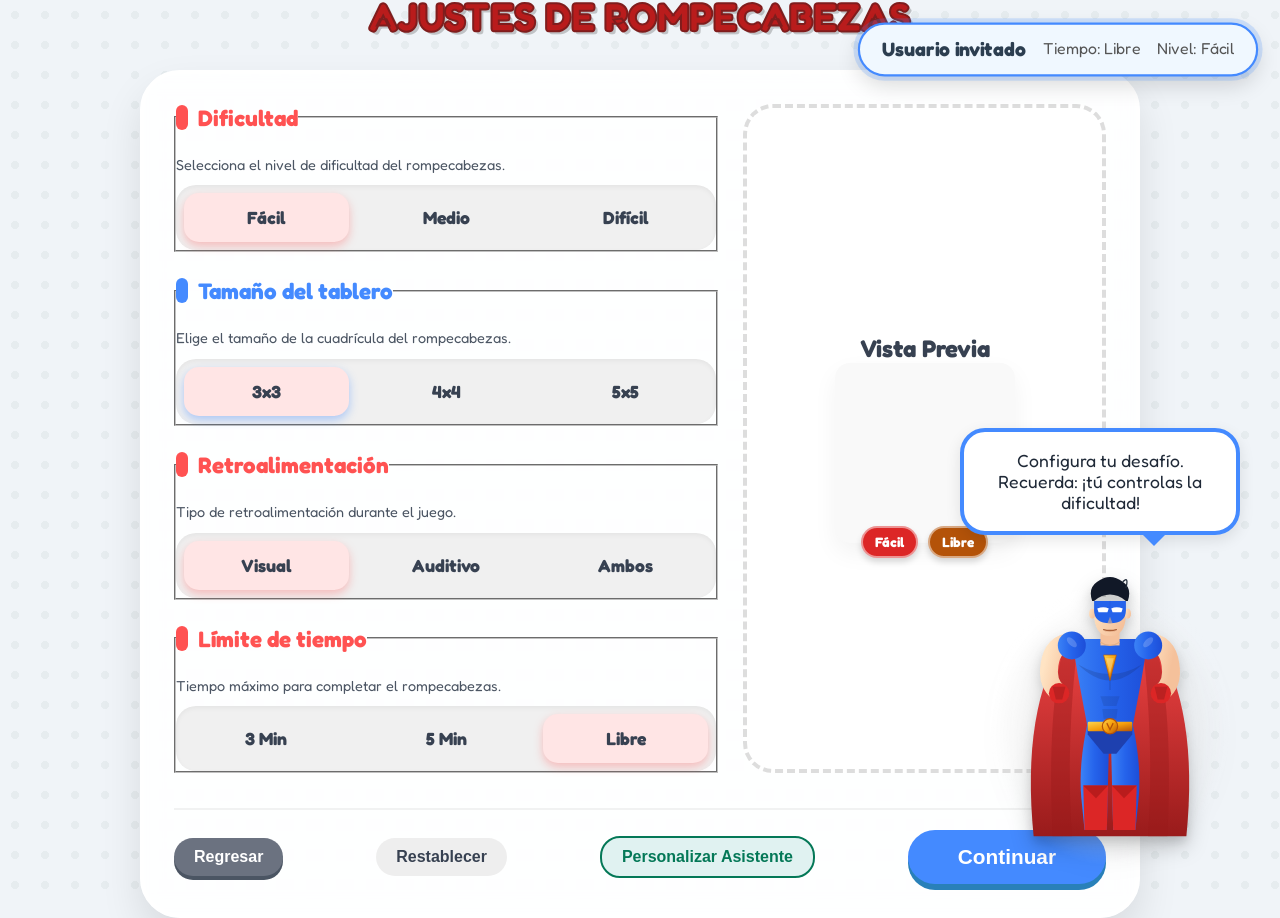
==== ajustes.html @ 31445c61 "fix: corrige rutas, restaura skip link y barajado de piezas" ====
<!DOCTYPE html>
<html lang="es">

<head>
    <meta charset="UTF-8">
    <meta name="viewport" content="width=device-width, initial-scale=1.0">
    <title>Rompecabezas - Ajustes</title>
    <link rel="stylesheet" href="css/styles.css">
    <link rel="preconnect" href="https://fonts.googleapis.com">
    <link rel="preconnect" href="https://fonts.gstatic.com" crossorigin>
    <link href="https://fonts.googleapis.com/css2?family=Fredoka:wght@400;600;700&display=swap" rel="stylesheet">
</head>

<body>
    <a href="#contenido-principal" class="skip-link">Saltar al contenido principal</a>
    <svg width="0" height="0" style="position: absolute; overflow: hidden;" aria-hidden="true">
        <defs>
            <linearGradient id="globalSuitGradient" x1="0%" y1="0%" x2="100%" y2="0%">
                <stop offset="0%" style="stop-color:#3B82F6;stop-opacity:1" />
                <stop offset="50%" style="stop-color:#2563EB;stop-opacity:1" />
                <stop offset="100%" style="stop-color:#1D4ED8;stop-opacity:1" />
            </linearGradient>
            <linearGradient id="globalCapeGradient" x1="50%" y1="0%" x2="50%" y2="100%">
                <stop offset="0%" style="stop-color:#EF4444;stop-opacity:1" />
                <stop offset="100%" style="stop-color:#991B1B;stop-opacity:1" />
            </linearGradient>
            <linearGradient id="globalSkinGradient" x1="0%" y1="0%" x2="100%" y2="50%">
                <stop offset="0%" style="stop-color:#FFE4C4;stop-opacity:1" />
                <stop offset="100%" style="stop-color:#F5C19B;stop-opacity:1" />
            </linearGradient>
            <linearGradient id="globalGoldGradient" x1="0%" y1="0%" x2="100%" y2="100%">
                <stop offset="0%" style="stop-color:#FCD34D;stop-opacity:1" />
                <stop offset="50%" style="stop-color:#F59E0B;stop-opacity:1" />
                <stop offset="100%" style="stop-color:#B45309;stop-opacity:1" />
            </linearGradient>
            <linearGradient id="globalMetalGradient" x1="0%" y1="0%" x2="100%" y2="100%">
                <stop offset="0%" style="stop-color:#E5E7EB;stop-opacity:1" />
                <stop offset="50%" style="stop-color:#9CA3AF;stop-opacity:1" />
                <stop offset="100%" style="stop-color:#4B5563;stop-opacity:1" />
            </linearGradient>
            <linearGradient id="globalBlueEye" x1="0%" y1="0%" x2="100%" y2="100%">
                <stop offset="0%" style="stop-color:#60A5FA;stop-opacity:1" />
                <stop offset="100%" style="stop-color:#2563EB;stop-opacity:1" />
            </linearGradient>
            <linearGradient id="globalDogFur" x1="0%" y1="0%" x2="100%" y2="100%">
                <stop offset="0%" style="stop-color:#F59E0B;stop-opacity:1" />
                <stop offset="100%" style="stop-color:#B45309;stop-opacity:1" />
            </linearGradient>
            <linearGradient id="globalAltSuit" x1="0%" y1="0%" x2="100%" y2="100%">
                <stop offset="0%" style="stop-color:#10B981;stop-opacity:1" />
                <stop offset="100%" style="stop-color:#047857;stop-opacity:1" />
            </linearGradient>
            <linearGradient id="globalAltCape" x1="0%" y1="0%" x2="100%" y2="100%">
                <stop offset="0%" style="stop-color:#8B5CF6;stop-opacity:1" />
                <stop offset="100%" style="stop-color:#5B21B6;stop-opacity:1" />
            </linearGradient>
            <linearGradient id="globalSkinGradientAlt" x1="0%" y1="0%" x2="100%" y2="50%">
                <stop offset="0%" style="stop-color:#FFE4C4;stop-opacity:1" />
                <stop offset="100%" style="stop-color:#F5C19B;stop-opacity:1" />
            </linearGradient>
        </defs>
    </svg>

    <div class="bg-pattern" aria-hidden="true"></div>

    <div class="user-info-panel highlight" id="user-info-panel" aria-hidden="true">
        <div class="info-item"><strong>Usuario invitado</strong></div>
        <div class="info-item">Tiempo: <span id="user-time-display">Libre</span></div>
        <div class="info-item">Nivel: <span id="user-level-display">Fácil</span></div>
    </div>

    <main class="game-container" id="contenido-principal" tabindex="0">
        <section id="settings-screen" class="screen-section active" aria-labelledby="titulo-ajustes">

            <h1 id="titulo-ajustes" class="settings-title settings-title-fixed" tabindex="0">Ajustes de Rompecabezas
            </h1>

            <div class="settings-grid-layout settings-grid-adjusted">
                <form id="settings-form" class="settings-controls" novalidate>

                    <fieldset class="control-group group-difficulty" tabindex="0">
                        <legend id="legend-difficulty">Dificultad</legend>
                        <p id="help-difficulty" class="form-help" tabindex="0">Selecciona el nivel de dificultad del
                            rompecabezas.</p>
                        <div class="radio-options" role="radiogroup" aria-labelledby="legend-difficulty">
                            <label class="custom-radio" for="diff-easy">
                                <input type="radio" id="diff-easy" name="difficulty" value="easy" checked>
                                <span class="radio-btn">Fácil</span>
                            </label>
                            <label class="custom-radio" for="diff-medium">
                                <input type="radio" id="diff-medium" name="difficulty" value="medium">
                                <span class="radio-btn">Medio</span>
                            </label>
                            <label class="custom-radio" for="diff-hard">
                                <input type="radio" id="diff-hard" name="difficulty" value="hard">
                                <span class="radio-btn">Difícil</span>
                            </label>
                        </div>
                    </fieldset>

                    <fieldset class="control-group group-size" tabindex="0">
                        <legend id="legend-size">Tamaño del tablero</legend>
                        <p id="help-size" class="form-help" tabindex="0">Elige el tamaño de la cuadrícula del
                            rompecabezas.</p>
                        <div class="radio-options" role="radiogroup" aria-labelledby="legend-size">
                            <label class="custom-radio" for="size-3">
                                <input type="radio" id="size-3" name="size" value="3" checked>
                                <span class="radio-btn">3x3</span>
                            </label>
                            <label class="custom-radio" for="size-4">
                                <input type="radio" id="size-4" name="size" value="4">
                                <span class="radio-btn">4x4</span>
                            </label>
                            <label class="custom-radio" for="size-5">
                                <input type="radio" id="size-5" name="size" value="5">
                                <span class="radio-btn">5x5</span>
                            </label>
                        </div>
                    </fieldset>

                    <fieldset class="control-group group-stimuli" tabindex="0">
                        <legend id="legend-stimuli">Retroalimentación</legend>
                        <p id="help-stimuli" class="form-help" tabindex="0">Tipo de retroalimentación durante el juego.
                        </p>
                        <div class="radio-options" role="radiogroup" aria-labelledby="legend-stimuli">
                            <label class="custom-radio" for="stimuli-visual">
                                <input type="radio" id="stimuli-visual" name="stimuli" value="visual" checked>
                                <span class="radio-btn">Visual</span>
                            </label>
                            <label class="custom-radio" for="stimuli-sound">
                                <input type="radio" id="stimuli-sound" name="stimuli" value="sound">
                                <span class="radio-btn">Auditivo</span>
                            </label>
                            <label class="custom-radio" for="stimuli-mixed">
                                <input type="radio" id="stimuli-mixed" name="stimuli" value="mixed">
                                <span class="radio-btn">Ambos</span>
                            </label>
                        </div>
                    </fieldset>

                    <fieldset class="control-group group-time" tabindex="0">
                        <legend id="legend-time">Límite de tiempo</legend>
                        <p id="help-time" class="form-help" tabindex="0">Tiempo máximo para completar el rompecabezas.
                        </p>
                        <div class="radio-options" role="radiogroup" aria-labelledby="legend-time">
                            <label class="custom-radio" for="time-3min">
                                <input type="radio" id="time-3min" name="time" value="3min">
                                <span class="radio-btn">3 Min</span>
                            </label>
                            <label class="custom-radio" for="time-5min">
                                <input type="radio" id="time-5min" name="time" value="5min">
                                <span class="radio-btn">5 Min</span>
                            </label>
                            <label class="custom-radio" for="time-free">
                                <input type="radio" id="time-free" name="time" value="free" checked>
                                <span class="radio-btn">Libre</span>
                            </label>
                        </div>
                    </fieldset>
                </form>

                <div class="settings-preview-panel">
                    <h2 id="titulo-preview" tabindex="0">Vista Previa</h2>
                    <div class="preview-card" aria-labelledby="titulo-preview">
                        <div class="preview-grid" id="preview-grid-container" style="--grid-size: 3;"
                            aria-hidden="true"></div>
                        <div class="preview-badges" aria-hidden="true">
                            <span id="badge-difficulty" class="badge">Fácil</span>
                            <span id="badge-time" class="badge">Libre</span>
                        </div>
                    </div>
                </div>

                <div class="settings-actions">
                    <button type="button" class="btn-small btn-back-settings" id="btn-back"
                        aria-label="Regresar al menú principal">Regresar</button>
                    <button type="button" class="btn-small btn-default" id="btn-default"
                        aria-label="Restablecer configuración predeterminada">Restablecer</button>
                    <button type="button" class="btn-small btn-assist" id="btn-assist"
                        aria-label="Personalizar Asistente">Personalizar Asistente</button>
                    <button type="button" class="btn-large btn-save" id="btn-save"
                        aria-label="Guardar y continuar">Continuar</button>
                </div>
            </div>
        </section>
    </main>

    <aside class="mascot-section" role="complementary" aria-label="Asistente virtual del juego">
        <div class="speech-bubble" id="mascot-text" role="status" aria-live="polite" tabindex="0"
            aria-label="Mensaje del asistente: Configura tu desafío. Recuerda: ¡tú controlas la dificultad!">
            Configura tu desafío. Recuerda: ¡tú controlas la dificultad!
        </div>
        <div id="global-mascot-container" class="mascot-vector-container" aria-hidden="true">
            <svg viewBox="0 0 400 550" xmlns="http://www.w3.org/2000/svg" class="avatar-svg" aria-hidden="true">
                <path d="M130,140 Q60,250 80,450 L320,450 Q340,250 270,140 Z" fill="url(#globalCapeGradient)" />
                <path d="M130,140 Q100,250 110,450 L140,450 Q130,300 150,140 Z" fill="#991B1B" opacity="0.4" />
                <path d="M270,140 Q300,250 290,450 L260,450 Q270,300 250,140 Z" fill="#991B1B" opacity="0.4" />
                <g transform="translate(0, -10)">
                    <path d="M165,280 Q150,350 155,400 L160,450 L195,450 L198,330 L190,280 Z"
                        fill="url(#globalSuitGradient)" />
                    <path d="M235,280 Q250,350 245,400 L240,450 L205,450 L202,330 L210,280 Z"
                        fill="url(#globalSuitGradient)" />
                    <path d="M158,380 L197,380 L195,450 L160,450 Z" fill="#DC2626" />
                    <path d="M158,380 L178,400 L197,380" fill="#B91C1C" />
                    <path d="M242,380 L203,380 L205,450 L240,450 Z" fill="#DC2626" />
                    <path d="M242,380 L222,400 L203,380" fill="#B91C1C" />
                </g>
                <path d="M165,270 L235,270 L235,290 L210,320 L190,320 L165,290 Z" fill="#1E40AF" />
                <path d="M140,140 L260,140 L250,200 L235,280 L165,280 L150,200 Z" fill="url(#globalSuitGradient)" />
                <path d="M150,180 Q200,210 250,180 Q200,230 150,180" fill="#172554" opacity="0.2" />
                <path d="M200,180 L200,220" stroke="#172554" stroke-width="2" opacity="0.2" />
                <path d="M185,230 L215,230 L210,245 L190,245 Z" fill="#172554" opacity="0.15" />
                <path d="M188,250 L212,250 L210,265 L190,265 Z" fill="#172554" opacity="0.15" />
                <rect x="165" y="270" width="70" height="15" fill="url(#globalGoldGradient)" rx="2" />
                <circle cx="200" cy="277" r="12" fill="url(#globalGoldGradient)" stroke="#B45309" stroke-width="2" />
                <path d="M195,272 L200,282 L205,272" fill="none" stroke="#B45309" stroke-width="2" />
                <path d="M140,145 Q110,145 105,180 Q100,210 120,225" fill="none" stroke="url(#globalSkinGradient)"
                    stroke-width="28" stroke-linecap="round" />
                <circle cx="140" cy="150" r="22" fill="url(#globalSuitGradient)" />
                <path d="M260,145 Q290,145 295,180 Q300,210 280,225" fill="none" stroke="url(#globalSkinGradient)"
                    stroke-width="28" stroke-linecap="round" />
                <circle cx="260" cy="150" r="22" fill="url(#globalSuitGradient)" />
                <circle cx="120" cy="225" r="16" fill="#DC2626" />
                <circle cx="280" cy="225" r="16" fill="#DC2626" />
                <path d="M110,215 L130,215 L125,235 L115,235 Z" fill="#991B1B" opacity="0.5" />
                <path d="M270,215 L290,215 L285,235 L275,235 Z" fill="#991B1B" opacity="0.5" />
                <path d="M185,130 L215,130 L215,150 L185,150 Z" fill="#F5C19B" />
                <path d="M185,145 Q200,155 215,145" fill="none" stroke="#E5B085" stroke-width="2" />
                <path d="M175,80 L225,80 L225,100 Q225,135 200,135 Q175,135 175,100 Z"
                    fill="url(#globalSkinGradient)" />
                <ellipse cx="172" cy="100" rx="5" ry="8" fill="url(#globalSkinGradient)" />
                <ellipse cx="228" cy="100" rx="5" ry="8" fill="url(#globalSkinGradient)" />
                <path d="M175,80 L225,80 L225,95 Q225,115 200,115 Q175,115 175,95 Z" fill="#2563EB" />
                <path d="M200,80 L200,90 L185,90" fill="none" stroke="#1D4ED8" stroke-width="1" opacity="0.5" />
                <path d="M180,92 Q190,88 198,92 L196,98 L182,98 Z" fill="white" />
                <path d="M202,92 Q210,88 220,92 L218,98 L204,98 Z" fill="white" />
                <path d="M200,105 L196,115 L204,115 Z" fill="#E5B085" opacity="0.6" />
                <path d="M190,125 Q200,128 210,125" fill="none" stroke="#A85D36" stroke-width="2"
                    stroke-linecap="round" />
                <path d="M192,128 L208,128" fill="none" stroke="#D69E76" stroke-width="1" opacity="0.5" />
                <path d="M172,80 Q165,60 180,50 Q200,35 220,50 Q235,60 228,80 L225,80 Q200,60 175,80 Z"
                    fill="#111827" />
                <path d="M220,50 Q230,40 225,60" fill="none" stroke="#1F2937" stroke-width="2" />
                <path d="M190,165 L210,165 L200,205 Z" fill="url(#globalGoldGradient)" stroke="#B45309"
                    stroke-width="1" />
                <path d="M194,170 L206,170 L200,195 Z" fill="#FEF3C7" opacity="0.4" />
                <ellipse cx="260" cy="145" rx="10" ry="5" fill="white" opacity="0.2" transform="rotate(-45 260 145)" />
                <ellipse cx="140" cy="145" rx="10" ry="5" fill="white" opacity="0.2" transform="rotate(45 140 145)" />
            </svg>
        </div>
    </aside>

    <script src="js/ajustes.js"></script>
</body>

</html>
---- css/styles.css ----
/* =========================================
   1. VARIABLES Y CONFIGURACIÓN BASE
   ========================================= */

:root {
  --red-primary: #ff5252;
  --red-dark: #c0392b;
  --blue-primary: #448aff;
  --blue-dark: #2980b9;
  --green-primary: #69f0ae;
  --green-dark: #27ae60;
  --yellow-primary: #ffd740;
  --yellow-dark: #f39c12;
  --text-color: #2c3e50;
  --font-stack: "Fredoka", "Segoe UI", sans-serif;
  --bg-color: #f0f4f8;
  --glass-bg: rgba(255, 255, 255, 0.92);
}

* {
  box-sizing: border-box;
  margin: 0;
  padding: 0;
}

body {
  font-family: var(--font-stack);
  height: 100vh;
  width: 100vw;
  overflow: hidden;
  display: flex;
  justify-content: center;
  align-items: center;
  background-color: var(--bg-color);
  position: relative;
}

.bg-pattern {
  position: absolute;
  top: 0;
  left: 0;
  width: 100%;
  height: 100%;
  background-image: radial-gradient(#dfe6e9 20%, transparent 20%);
  background-size: 30px 30px;
  z-index: -1;
  opacity: 0.6;
}

/* =========================================
   2. ELEMENTOS GLOBALES DE UI
   ========================================= */

.user-info-panel {
  position: absolute;
  top: 25px;
  right: 40px;
  background: white;
  padding: 10px 20px;
  border-radius: 50px;
  box-shadow: 0 4px 10px rgba(0, 0, 0, 0.1);
  font-size: 0.9rem;
  color: #555;
  text-align: right;
  line-height: 1.4;
  border: 2px solid #eee;
  z-index: 100;
  display: flex;
  gap: 15px;
  align-items: center;
  transition: all 0.3s cubic-bezier(0.175, 0.885, 0.32, 1.275);
}

.user-info-panel strong {
  color: var(--text-color);
  font-size: 1.1rem;
}

.user-info-panel.highlight {
  transform: scale(1.1);
  box-shadow: 0 0 0 4px rgba(68, 138, 255, 0.2), 0 8px 20px rgba(0, 0, 0, 0.15);
  border-color: var(--blue-primary);
  background-color: #f0f8ff;
}

.game-header {
  position: absolute;
  top: 30px;
  left: 50px;
  text-align: left;
  z-index: 30;
  transition: opacity 0.3s ease;
}

.game-header h1 {
  font-size: 5rem;
  text-transform: uppercase;
  color: var(--red-dark);
  -webkit-text-stroke: 3px var(--red-primary);
  text-shadow: 5px 5px 0px rgba(0, 0, 0, 0.15);
  letter-spacing: 2px;
  line-height: 1;
  animation: slideInDown 0.8s cubic-bezier(0.175, 0.885, 0.32, 1.275);
}

.game-container {
  display: flex;
  flex-direction: column;
  width: 100%;
  height: 100%;
  padding: 20px;
  position: relative;
  z-index: 10;
}

.screen-section {
  width: 100%;
  height: 100%;
  display: flex;
  flex-direction: column;
  align-items: center;
  justify-content: center;
  position: absolute;
  top: 0;
  left: 0;
  pointer-events: none;
  opacity: 0;
  transform: scale(0.95);
  transition: opacity 0.4s ease-in-out, transform 0.4s cubic-bezier(0.25, 0.46, 0.45, 0.94);
}

.screen-section.active {
  pointer-events: auto;
  opacity: 1;
  transform: scale(1);
  z-index: 20;
}

/* =========================================
   3. PANTALLA DE INICIO (HOME)
   ========================================= */

.main-menu {
  display: flex;
  flex-direction: column;
  gap: 25px;
  width: 100%;
  max-width: 400px;
  margin-top: 50px;
}

.main-menu .btn span:not(.icon) {
  font-size: 2rem;
}

.btn {
  font-family: var(--font-stack);
  font-size: 1.6rem;
  font-weight: 700;
  color: white;
  border: none;
  padding: 15px 30px;
  border-radius: 50px;
  cursor: pointer;
  display: flex;
  justify-content: center;
  gap: 20px;
  align-items: center;
  position: relative;
  box-shadow: 0 8px 0 rgba(0, 0, 0, 0.2);
  transition: transform 0.1s ease, box-shadow 0.1s ease;
  animation: dropIn 0.6s cubic-bezier(0.34, 1.56, 0.64, 1) backwards;
}

.btn:nth-child(1) { animation-delay: 0.1s; }
.btn:nth-child(2) { animation-delay: 0.2s; }
.btn:nth-child(3) { animation-delay: 0.3s; }
.btn:nth-child(4) { animation-delay: 0.4s; }

.btn:hover {
  transform: translateY(-4px);
  box-shadow: 0 12px 0 rgba(0, 0, 0, 0.2);
}

.btn:active {
  transform: translateY(4px);
  box-shadow: 0 4px 0 rgba(0, 0, 0, 0.2);
}

.btn:focus-visible {
  outline: 4px solid #333;
  outline-offset: 6px;
}

.btn-play { background-color: var(--red-primary); box-shadow: 0 8px 0 var(--red-dark); }
.btn-settings { background-color: var(--blue-primary); box-shadow: 0 8px 0 var(--blue-dark); }
.btn-instructions { background-color: var(--green-primary); color: #333; box-shadow: 0 8px 0 var(--green-dark); }
.btn-exit { background-color: var(--yellow-primary); color: #333; box-shadow: 0 8px 0 var(--yellow-dark); }

/* =========================================
   4. PANTALLA DE AJUSTES (SETTINGS)
   ========================================= */

#settings-screen {
  justify-content: center;
  padding: 40px;
}

.settings-title {
  font-size: 3.5rem;
  color: var(--red-primary);
  -webkit-text-stroke: 2px var(--red-dark);
  margin-bottom: 20px;
  text-transform: uppercase;
  text-shadow: 3px 3px 0 rgba(0, 0, 0, 0.1);
  position: absolute;
  top: 30px;
  left: 50px;
}

.settings-grid-layout {
  display: grid;
  grid-template-columns: 1.2fr 0.8fr;
  gap: 40px;
  width: 100%;
  max-width: 1000px;
  background: var(--glass-bg);
  padding: 40px;
  border-radius: 40px;
  box-shadow: 0 20px 40px rgba(0, 0, 0, 0.1);
  border: 4px solid #fff;
  backdrop-filter: blur(10px);
  margin-top: 60px;
}

.settings-controls {
  display: flex;
  flex-direction: column;
  gap: 25px;
}

.control-group legend {
  font-size: 1.4rem;
  font-weight: 700;
  margin-bottom: 15px;
  display: flex;
  align-items: center;
  gap: 10px;
}

.control-group legend::before {
  content: "";
  display: inline-block;
  width: 12px;
  height: 25px;
  border-radius: 10px;
}

.group-difficulty legend { color: var(--red-primary); }
.group-difficulty legend::before { background: var(--red-primary); }
.group-size legend { color: var(--blue-primary); }
.group-size legend::before { background: var(--blue-primary); }
.group-stimuli legend { color: var(--red-primary); }
.group-stimuli legend::before { background: var(--red-primary); }
.group-time legend { color: var(--red-primary); }
.group-time legend::before { background: var(--red-primary); }

.radio-options {
  display: flex;
  gap: 15px;
  background: #f0f0f0;
  padding: 8px;
  border-radius: 20px;
  box-shadow: inset 0 2px 5px rgba(0, 0, 0, 0.05);
}

.custom-radio { flex: 1; position: relative; }
.custom-radio input[type="radio"] { position: absolute; opacity: 0; width: 0; }

.radio-btn {
  display: flex;
  align-items: center;
  justify-content: center;
  padding: 12px 10px;
  background: transparent;
  border-radius: 15px;
  font-weight: 700;
  color: #888;
  transition: all 0.2s cubic-bezier(0.175, 0.885, 0.32, 1.275);
  font-size: 1.1rem;
  border: 2px solid transparent;
  cursor: pointer;
}

.custom-radio:hover .radio-btn {
  background: rgba(255, 255, 255, 0.5);
  transform: translateY(-2px);
}

.group-difficulty input:checked + .radio-btn {
  background-color: #FFE5E5; color: white; box-shadow: 0 4px 10px rgba(255, 107, 107, 0.4);
}
.group-size input:checked + .radio-btn {
  background-color: #FFE5E5; color: white; box-shadow: 0 4px 10px rgba(68, 138, 255, 0.4);
}
.group-stimuli input:checked + .radio-btn {
  background-color: #FFE5E5; color: white; box-shadow: 0 4px 10px rgba(255, 107, 107, 0.4);
}
.group-time input:checked + .radio-btn {
  background-color: #FFE5E5; color: white; box-shadow: 0 4px 10px rgba(255, 107, 107, 0.4);
}

.settings-preview-panel {
  background: white;
  border-radius: 30px;
  padding: 20px;
  border: 4px dashed #ddd;
  display: flex;
  flex-direction: column;
  align-items: center;
  justify-content: center;
}

.settings-preview-panel h3 {
  margin-bottom: 20px;
  color: #aaa;
  text-transform: uppercase;
  letter-spacing: 1px;
  font-size: 0.9rem;
  font-weight: 700;
}

.preview-card {
  width: 250px;
  height: 250px;
  position: relative;
  background: #f9f9f9;
  border-radius: 15px;
  box-shadow: 0 10px 25px rgba(0, 0, 0, 0.05);
  padding: 10px;
  display: flex;
  align-items: center;
  justify-content: center;
}

.preview-grid {
  display: grid;
  width: 100%;
  height: 100%;
  gap: 4px;
  grid-template-columns: repeat(var(--grid-size, 3), 1fr);
  grid-template-rows: repeat(var(--grid-size, 3), 1fr);
  transition: all 0.3s ease;
}

.grid-cell {
  background-color: #e0e0e0;
  border-radius: 6px;
  border: 2px solid #ccc;
  box-shadow: inset 2px 2px 5px rgba(255, 255, 255, 0.8), inset -2px -2px 5px rgba(0, 0, 0, 0.05);
}

.preview-badges {
  position: absolute;
  bottom: -15px;
  width: 110%;
  display: flex;
  justify-content: center;
  gap: 10px;
}

.badge {
  padding: 6px 12px;
  border-radius: 20px;
  color: white;
  font-size: 0.85rem;
  font-weight: bold;
  box-shadow: 0 4px 6px rgba(0, 0, 0, 0.15);
  border: 2px solid rgba(255, 255, 255, 0.5);
  animation: popIn 0.3s;
}

#badge-difficulty { background-color: var(--red-primary); }
#badge-time { background-color: var(--yellow-primary); color: #333; }

.settings-actions {
  grid-column: 1 / -1;
  display: flex;
  justify-content: space-between;
  align-items: center;
  margin-top: 10px;
  padding-top: 20px;
  border-top: 2px solid rgba(0, 0, 0, 0.05);
}

.btn-small {
  padding: 10px 20px;
  font-size: 1rem;
  border-radius: 20px;
  font-weight: 600;
  border: none;
  cursor: pointer;
  transition: transform 0.1s;
}

.btn-default { background: #eee; color: #777; }
.btn-assist { background: #e0f2f1; color: var(--green-dark); border: 2px solid var(--green-primary); }

.btn-large.btn-save {
  padding: 15px 50px;
  font-size: 1.3rem;
  background: var(--blue-primary);
  color: white;
  border-radius: 50px;
  box-shadow: 0 6px 0 var(--blue-dark);
  font-weight: 700;
  border: none;
  cursor: pointer;
}
.btn-save:hover { transform: translateY(-2px); box-shadow: 0 8px 0 var(--blue-dark); }
.btn-save:active { transform: translateY(2px); box-shadow: 0 3px 0 var(--blue-dark); }

/* =========================================
   5. MASCOTA Y ANIMACIONES
   ========================================= */

.mascot-section {
  position: absolute;
  bottom: 0;
  right: 20px;
  display: flex;
  flex-direction: column;
  align-items: center;
  justify-content: flex-end;
  z-index: 40;
  pointer-events: none;
}

.speech-bubble {
  background: white;
  padding: 18px;
  border-radius: 25px;
  border: 4px solid var(--blue-primary);
  font-size: 1.1rem;
  color: #333;
  text-align: center;
  margin-bottom: 15px;
  box-shadow: 0 5px 15px rgba(0, 0, 0, 0.1);
  max-width: 280px;
  position: relative;
  animation: float 4s ease-in-out infinite;
  margin-right: 20px;
  pointer-events: auto;
}

.speech-bubble::after {
  content: "";
  position: absolute;
  bottom: -15px;
  left: 70%;
  transform: translateX(-50%);
  border-width: 15px 15px 0;
  border-style: solid;
  border-color: var(--blue-primary) transparent transparent transparent;
}

.mascot-vector-container {
    width: 300px;
    height: 350px;
    filter: drop-shadow(0 10px 10px rgba(0, 0, 0, 0.2));
    background: radial-gradient(closest-side, rgba(255,255,255,0.8) 0%, rgba(255,255,255,0) 80%);
}
.mascot-vector-container svg { width: 100%; height: 100%; }

/* =========================================
   6. PANTALLA PERSONALIZAR
   ========================================= */

#customize-screen {
    justify-content: center;
    padding-top: 20px; 
    width: 100%;
}

.customize-layout {
    display: flex;
    width: 90%; 
    max-width: 950px;
    gap: 50px;
    align-items: center;
    justify-content: center;
    background: var(--glass-bg); 
    backdrop-filter: blur(20px);
    padding: 50px;
    border-radius: 40px;
    box-shadow: 
        0 20px 50px rgba(0, 0, 0, 0.1),
        inset 0 0 0 2px rgba(255, 255, 255, 0.5);
    border: 4px solid #fff;
    margin-top: 30px;
    position: relative;
    overflow: hidden;
}

.customize-layout::before {
    content: '';
    position: absolute;
    top: -100px; right: -50px;
    width: 300px; height: 300px;
    background: radial-gradient(circle, rgba(78, 205, 196, 0.2) 0%, transparent 70%);
    z-index: 0;
}
.customize-layout::after {
    content: '';
    position: absolute;
    bottom: -50px; left: -50px;
    width: 250px; height: 250px;
    background: radial-gradient(circle, rgba(255, 107, 107, 0.15) 0%, transparent 70%);
    z-index: 0;
}

.customize-preview-column {
    flex: 1;
    display: flex;
    flex-direction: column;
    align-items: center;
    justify-content: center;
    z-index: 1;
}

.avatar-preview-card {
    width: 280px;
    height: 320px;
    background: #ffffff;
    border-radius: 30px;
    border: 6px solid #fff;
    box-shadow: 0 15px 35px rgba(0,0,0,0.1), inset 0 0 20px rgba(0,0,0,0.05);
    overflow: hidden;
    position: relative;
    display: flex;
    align-items: flex-end; 
    justify-content: center;
    transition: transform 0.3s ease;
}

.avatar-preview-card:hover { transform: translateY(-5px); }

.avatar-vector-large { width: 100%; height: 100%; }
.avatar-vector-large svg { width: 100%; height: 100%; }

.preview-shine {
    position: absolute;
    top: 0; left: 0; width: 100%; height: 100%;
    background: linear-gradient(135deg, rgba(255,255,255,0.5) 0%, transparent 60%);
    pointer-events: none;
}

.preview-label {
    margin-top: 20px;
    font-weight: 700;
    color: var(--blue-dark);
    font-size: 1.3rem;
    text-transform: uppercase;
    letter-spacing: 1px;
    background: rgba(255,255,255,0.8);
    padding: 5px 15px;
    border-radius: 20px;
}

.customize-grid-column { flex: 1.2; z-index: 1; }

.avatar-grid {
    display: grid;
    grid-template-columns: repeat(2, 1fr);
    gap: 25px;
}

.avatar-option {
    background: #fff;
    border: 4px solid #f0f0f0;
    border-radius: 25px;
    cursor: pointer;
    overflow: hidden;
    aspect-ratio: 1;
    padding: 15px;
    transition: all 0.25s cubic-bezier(0.34, 1.56, 0.64, 1);
    box-shadow: 0 5px 15px rgba(0,0,0,0.05);
    position: relative;
    display: flex;
    align-items: center;
    justify-content: center;
}

.avatar-svg { width: 100%; height: 100%; filter: drop-shadow(0 5px 5px rgba(0,0,0,0.1)); }

.avatar-option:hover {
    transform: translateY(-5px) scale(1.05);
    box-shadow: 0 10px 20px rgba(0,0,0,0.1);
    border-color: #d1d8e0;
}

.avatar-option.selected {
    border-color: var(--blue-primary);
    background-color: #e3f2fd;
    transform: scale(1.1);
    box-shadow: 0 0 0 4px rgba(68, 138, 255, 0.3), 0 10px 20px rgba(0,0,0,0.15);
    z-index: 2;
}

.btn-cancel {
    background-color: var(--red-primary);
    color: white;
    box-shadow: 0 6px 0 var(--red-dark);
    font-size: 1.3rem;
    padding: 15px 35px;
    border: none;
    border-radius: 50px;
    cursor: pointer;
    font-weight: 700;
    transition: transform 0.1s;
    display: flex;
    align-items: center;
    gap: 10px;
}
.btn-cancel:hover { transform: translateY(-3px); box-shadow: 0 8px 0 var(--red-dark); }
.btn-cancel:active { transform: translateY(3px); box-shadow: 0 2px 0 var(--red-dark); }

.btn-save {
    background: var(--blue-primary);
    color: white;
    box-shadow: 0 6px 0 var(--blue-dark);
    font-size: 1.3rem;
    padding: 15px 50px;
    border: none;
    border-radius: 50px;
    cursor: pointer;
    font-weight: 700;
    transition: transform 0.1s;
}
.btn-save:hover { transform: translateY(-3px); box-shadow: 0 8px 0 var(--blue-dark); }
.btn-save:active { transform: translateY(3px); box-shadow: 0 2px 0 var(--blue-dark); }

/* =========================================
   7. PANTALLA INSTRUCCIONES
   ========================================= */

.instructions-layout {
    display: flex;
    flex-direction: column;
    align-items: center;
    width: 100%;
    max-width: 900px;
    background: var(--glass-bg);
    backdrop-filter: blur(12px);
    padding: 40px;
    border-radius: 40px;
    box-shadow: 0 20px 50px rgba(0, 0, 0, 0.15);
    border: 4px solid #ffffff;
    margin-top: 60px;
    gap: 30px;
    position: relative;
    overflow: hidden;
}

.instructions-layout::before {
    content: '';
    position: absolute;
    top: -60px; left: -60px;
    width: 180px; height: 180px;
    background: rgba(255, 107, 107, 0.15);
    border-radius: 50%;
    z-index: 0;
}
.instructions-layout::after {
    content: '';
    position: absolute;
    bottom: -60px; right: -60px;
    width: 220px; height: 220px;
    background: rgba(78, 205, 196, 0.15);
    border-radius: 50%;
    z-index: 0;
}

.instructions-text-card {
    background: #ffffff;
    padding: 25px 40px;
    border-radius: 25px;
    text-align: center;
    font-size: 1.3rem;
    color: var(--text-color);
    max-width: 800px;
    line-height: 1.6;
    border: 3px solid #f0f4f8;
    box-shadow: 0 8px 20px rgba(0,0,0,0.05);
    z-index: 1;
}

.steps-container {
    display: flex;
    gap: 40px;
    width: 100%;
    justify-content: center;
    flex-wrap: wrap;
    z-index: 1;
    margin: 10px 0;
}

.step-card {
    background: white;
    padding: 30px 20px;
    border-radius: 30px;
    width: 300px;
    display: flex;
    flex-direction: column;
    align-items: center;
    text-align: center;
    box-shadow: 0 15px 35px rgba(0,0,0,0.1);
    border: 5px solid transparent;
    transition: transform 0.3s cubic-bezier(0.34, 1.56, 0.64, 1);
    position: relative;
    overflow: hidden;
}

.step-card:hover { transform: translateY(-10px) scale(1.03); }

.step-card.drag-step { border-color: var(--blue-primary); }
.step-card.drag-step .step-icon-container {
    background: linear-gradient(135deg, #e3f2fd 0%, #bbdefb 100%);
    border: 3px solid #90caf9;
}
.step-card.drag-step h3 { color: var(--blue-dark); }
.step-card.drag-step .step-number { background: var(--blue-primary); }

.step-card.rotate-step { border-color: var(--yellow-dark); }
.step-card.rotate-step .step-icon-container {
    background: linear-gradient(135deg, #fff9c4 0%, #fff176 100%);
    border: 3px solid #fdd835;
}
.step-card.rotate-step h3 { color: #d35400; }
.step-card.rotate-step .step-number { background: var(--yellow-dark); color: #333; }

.step-icon-container {
    width: 140px;
    height: 140px;
    border-radius: 50%;
    display: flex;
    align-items: center;
    justify-content: center;
    margin-bottom: 20px;
    box-shadow: inset 0 0 20px rgba(255,255,255,0.6);
}

.step-svg {
    width: 100px;
    height: 100px;
    filter: drop-shadow(0 5px 5px rgba(0,0,0,0.15));
}

.step-number {
    position: absolute;
    top: 15px;
    left: 15px;
    width: 40px;
    height: 40px;
    color: white;
    border-radius: 50%;
    display: flex;
    align-items: center;
    justify-content: center;
    font-weight: 800;
    font-size: 1.4rem;
    box-shadow: 0 4px 8px rgba(0,0,0,0.2);
    z-index: 2;
}

.step-card h3 {
    font-size: 1.8rem;
    margin-bottom: 10px;
    font-weight: 800;
    text-transform: uppercase;
    letter-spacing: 1px;
}

.step-card p {
    color: #555;
    font-size: 1.1rem;
    font-weight: 600;
    margin: 0;
}

.drag-animation rect { animation: movePiece 2.5s infinite ease-in-out; }
.drag-animation path.hand { animation: moveHand 2.5s infinite ease-in-out; }
.rotate-animation rect { transform-origin: center; animation: rotatePiece 3s infinite ease-in-out; }
.rotate-animation path.touch { animation: tapEffect 3s infinite; transform-origin: center; }

@keyframes movePiece { 0%, 100% { transform: translate(0, 0); } 50% { transform: translate(30px, 0px); } }
@keyframes moveHand { 0%, 100% { transform: translate(10px, 10px); } 50% { transform: translate(40px, 10px); } }
@keyframes rotatePiece { 0%, 15% { transform: rotate(0deg); } 25%, 100% { transform: rotate(90deg); } }
@keyframes tapEffect { 0%, 10% { transform: scale(1); opacity: 0; } 12% { transform: scale(0.9); opacity: 1; } 15% { transform: scale(1); opacity: 1; } 100% { opacity: 0; } }

.btn-understood {
    background-color: var(--red-primary);
    color: white;
    font-size: 1.5rem;
    padding: 15px 60px;
    border-radius: 50px;
    border: none;
    font-weight: 800;
    box-shadow: 0 8px 0 var(--red-dark);
    cursor: pointer;
    transition: transform 0.1s, box-shadow 0.1s;
    display: flex;
    align-items: center;
    gap: 15px;
    margin-top: 10px;
}
.btn-understood:hover { transform: translateY(-4px); box-shadow: 0 12px 0 var(--red-dark); }
.btn-understood:active { transform: translateY(4px); box-shadow: 0 4px 0 var(--red-dark); }

/* =========================================
   8. PANTALLA REVISIÓN (PRE-GAME)
   ========================================= */

.review-layout {
    display: flex;
    flex-direction: column;
    align-items: center;
    width: 90%;
    max-width: 550px;
    background: var(--glass-bg);
    backdrop-filter: blur(15px);
    padding: 40px;
    border-radius: 40px;
    box-shadow: 0 25px 50px rgba(0, 0, 0, 0.15);
    border: 4px solid #fff;
    margin-top: 40px;
    position: relative;
    overflow: hidden;
    animation: dropIn 0.8s cubic-bezier(0.34, 1.56, 0.64, 1) backwards;
}

.review-layout::before {
    content: '';
    position: absolute;
    top: -50px; right: -50px;
    width: 200px; height: 200px;
    background: rgba(78, 205, 196, 0.15);
    border-radius: 50%;
    z-index: 0;
}
.review-layout::after {
    content: '';
    position: absolute;
    bottom: -30px; left: -30px;
    width: 150px; height: 150px;
    background: rgba(255, 215, 64, 0.15);
    border-radius: 50%;
    z-index: 0;
}

.review-header {
    text-align: center;
    margin-bottom: 25px;
    position: relative;
    z-index: 1;
}

.review-header h2 {
    font-size: 2.2rem;
    color: var(--blue-dark);
    margin-bottom: 5px;
    text-transform: uppercase;
    letter-spacing: 1px;
    -webkit-text-stroke: 1px #fff; 
}

.review-header p {
    color: #666;
    font-size: 1.1rem;
    font-weight: 600;
}

.review-card {
    width: 100%;
    background: #ffffff;
    border-radius: 25px;
    padding: 10px 0;
    box-shadow: 
        0 10px 25px rgba(0,0,0,0.05),
        inset 0 0 20px rgba(0,0,0,0.02);
    border: 3px solid #f0f4f8;
    margin-bottom: 30px;
    position: relative;
    z-index: 1;
}

.review-item {
    display: flex;
    align-items: center;
    padding: 15px 25px;
    border-bottom: 2px solid #f5f5f5;
    transition: background 0.2s ease;
}

.review-item:last-child { border-bottom: none; }
.review-item:hover { background: #fcfcfc; }

.review-icon {
    width: 55px;
    height: 55px;
    border-radius: 18px;
    display: flex;
    align-items: center;
    justify-content: center;
    font-size: 1.8rem;
    margin-right: 20px;
    flex-shrink: 0;
    box-shadow: 0 4px 8px rgba(0,0,0,0.1);
}

.icon-diff { background: #ffebee; color: var(--red-primary); border: 2px solid #ffcdd2; }
.icon-size { background: #e3f2fd; color: var(--blue-primary); border: 2px solid #bbdefb; }
.icon-stimuli { background: #e8f5e9; color: var(--green-primary); border: 2px solid #c8e6c9; }
.icon-time { background: #fffde7; color: #fbc02d; border: 2px solid #fff9c4; }

.review-content {
    display: flex;
    flex-direction: column;
    justify-content: center;
}

.review-label {
    font-size: 0.85rem;
    color: #999;
    text-transform: uppercase;
    letter-spacing: 1px;
    font-weight: 700;
    margin-bottom: 2px;
}

.review-value {
    font-size: 1.4rem;
    color: var(--text-color);
    font-weight: 800;
}

.btn-start {
    flex: 1.5;
    background-color: var(--green-primary);
    color: #1b5e20;
    font-size: 1.4rem;
    padding: 15px;
    border-radius: 50px;
    border: none;
    font-weight: 800;
    box-shadow: 0 6px 0 var(--green-dark);
    cursor: pointer;
    transition: transform 0.1s, box-shadow 0.1s;
    display: flex;
    align-items: center;
    justify-content: center;
    gap: 10px;
}

.btn-start:hover {
    transform: translateY(-4px);
    box-shadow: 0 10px 0 var(--green-dark);
    background-color: #69f0ae;
}

.btn-start:active {
    transform: translateY(4px);
    box-shadow: 0 2px 0 var(--green-dark);
}

/* =========================================
   9. KEYFRAMES GENERALES
   ========================================= */

@keyframes float { 0%, 100% { transform: translateY(0); } 50% { transform: translateY(-8px); } }
@keyframes slideInDown { from { opacity: 0; transform: translateY(-50px); } to { opacity: 1; transform: translateY(0); } }
@keyframes dropIn { 0% { opacity: 0; transform: translateY(-50px); } 100% { opacity: 1; transform: translateY(0); } }
@keyframes popIn { from { opacity: 0; transform: scale(0.5) translateY(20px); } to { opacity: 1; transform: scale(1) translateY(0); } }

/* =========================================
   10. RESPONSIVIDAD GENERAL
   ========================================= */

@media (max-width: 900px) {
  .game-header { position: relative; text-align: center; top: auto; left: auto; margin-top: 60px; margin-bottom: 20px; }
  .game-header h1 { font-size: 3rem; }
  .settings-title { position: relative; top: auto; left: auto; font-size: 2rem; text-align: center; width: 100%; }
  
  .settings-grid-layout { grid-template-columns: 1fr; margin-top: 10px; padding: 20px; max-height: 65vh; overflow-y: auto; }
  .settings-preview-panel { order: -1; margin-bottom: 20px; }
  .settings-actions { flex-direction: column; gap: 15px; }
  .mascot-section { opacity: 0.2; }

  .customize-layout { flex-direction: column; padding: 30px; margin-top: 80px; gap: 30px; }
  .avatar-preview-card { width: 180px; height: 180px; border-radius: 50%; }
  .avatar-grid { grid-template-columns: repeat(4, 1fr); gap: 15px; }
  .preview-label { font-size: 1rem; margin-top: 10px; }

  .instructions-layout { padding: 25px; margin-top: 80px; gap: 20px; }
  .instructions-text-card { font-size: 1rem; padding: 15px; }
  .steps-container { flex-direction: column; align-items: center; gap: 20px; }
  .step-card { width: 100%; max-width: 320px; flex-direction: row; text-align: left; padding: 15px; height: auto; }
  .step-icon-container { width: 80px; height: 80px; margin-bottom: 0; margin-right: 20px; flex-shrink: 0; }
  .step-svg { width: 50px; height: 50px; }
  .step-card h3 { font-size: 1.4rem; margin-bottom: 5px; }
  .step-card p { font-size: 0.95rem; }
  .step-number { width: 30px; height: 30px; font-size: 1rem; top: 10px; left: 10px; display: none; }

  .review-layout { padding: 25px; width: 95%; margin-top: 80px; }
  .review-item { padding: 12px 15px; }
  .review-icon { width: 45px; height: 45px; font-size: 1.4rem; margin-right: 15px; }
  .review-value { font-size: 1.2rem; }
  .btn-start, .btn-cancel { width: 100%; flex: auto; }
}

/* =========================================
   11. PANTALLA SELECCIÓN DE IMAGEN
   ========================================= */

.centered-layout {
    display: flex;
    flex-direction: column;
    align-items: center;
    padding-top: 20px;
    overflow-y: auto; 
    height: 100vh;
}

.title-cartoon {
    font-size: 3.5rem;
    color: var(--blue-primary);
    -webkit-text-stroke: 2px var(--blue-dark);
    text-transform: uppercase;
    margin-bottom: 30px;
    text-align: center;
    text-shadow: 4px 4px 0 rgba(0,0,0,0.1);
    animation: slideInDown 0.8s cubic-bezier(0.175, 0.885, 0.32, 1.275);
}

.selection-grid {
    display: grid;
    grid-template-columns: repeat(3, 1fr);
    grid-template-rows: repeat(2, 1fr);
    gap: 25px;
    width: 90%;
    max-width: 950px;
    margin-bottom: 30px;
    animation: dropIn 0.8s cubic-bezier(0.34, 1.56, 0.64, 1) backwards;
    padding-bottom: 20px;
}

.image-card {
    position: relative;
    width: 100%;
    aspect-ratio: 4/3;
    border-radius: 20px;
    border: 5px solid white;
    overflow: hidden;
    cursor: pointer;
    background: #fff;
    padding: 0;
    transition: transform 0.2s cubic-bezier(0.34, 1.56, 0.64, 1), box-shadow 0.2s, border-color 0.2s;
    box-shadow: 0 10px 20px rgba(0,0,0,0.1);
}

.image-card img {
    width: 100%;
    height: 100%;
    object-fit: cover;
    transition: transform 0.4s ease;
}

.image-card:hover {
    transform: translateY(-5px);
    box-shadow: 0 15px 30px rgba(0,0,0,0.2);
    z-index: 2;
}

.image-card:hover img {
    transform: scale(1.1);
}

.image-card:focus-visible {
    outline: 4px solid var(--blue-primary);
    outline-offset: 4px;
    transform: translateY(-5px);
}

.image-card.selected {
    border-color: var(--green-primary);
    transform: scale(1.03);
    box-shadow: 
        0 0 0 5px var(--green-primary), 
        0 15px 35px rgba(0,0,0,0.2);
    z-index: 3;
}

.selection-overlay {
    position: absolute;
    top: 0;
    left: 0;
    width: 100%;
    height: 100%;
    background: rgba(46, 204, 113, 0.3);
    display: flex;
    align-items: center;
    justify-content: center;
    opacity: 0;
    transition: opacity 0.2s;
    pointer-events: none;
}

.image-card.selected .selection-overlay {
    opacity: 1;
}

.check-icon {
    width: 70px;
    height: 70px;
    color: var(--green-primary);
    background: #fff;
    border-radius: 50%;
    padding: 15px;
    box-shadow: 0 5px 15px rgba(0,0,0,0.3);
    transform: scale(0);
    transition: transform 0.3s cubic-bezier(0.175, 0.885, 0.32, 1.275);
}

.image-card.selected .check-icon {
    transform: scale(1);
}

.card-label {
    position: absolute;
    bottom: 0;
    left: 0;
    width: 100%;
    background: linear-gradient(to top, rgba(0,0,0,0.8), transparent);
    color: white;
    padding: 20px 10px 8px;
    font-family: var(--font-stack);
    font-weight: 700;
    font-size: 1.2rem;
    text-shadow: 0 2px 4px rgba(0,0,0,0.8);
    transform: translateY(100%);
    transition: transform 0.3s;
    text-align: center;
}

.image-card:hover .card-label,
.image-card.selected .card-label {
    transform: translateY(0);
}

.actions-container {
    display: flex;
    gap: 30px;
    margin-bottom: 30px;
    z-index: 10;
}

.btn-return {
    background-color: var(--red-primary);
    color: #fff;
    box-shadow: 0 6px 0 var(--red-dark);
}

.btn-primary {
    background-color: var(--blue-primary);
    color: #fff;
    box-shadow: 0 6px 0 var(--blue-dark);
    transition: all 0.2s;
}

.btn-primary:disabled {
    background-color: #bdc3c7;
    box-shadow: none;
    cursor: not-allowed;
    transform: none;
    opacity: 0.6;
}

.btn-primary:not(:disabled):hover {
    transform: translateY(-4px);
    box-shadow: 0 10px 0 var(--blue-dark);
}

.btn:active {
    transform: translateY(2px);
    box-shadow: 0 2px 0;
}

@media (max-width: 900px) {
    .selection-grid {
        grid-template-columns: repeat(2, 1fr);
        gap: 15px;
    }
    .title-cartoon { font-size: 2.5rem; }
}

@media (max-width: 600px) {
    .selection-grid {
        grid-template-columns: 1fr;
        max-width: 350px;
    }
    .actions-container {
        width: 90%;
        flex-direction: column-reverse;
        gap: 15px;
    }
    .btn { width: 100%; justify-content: center; }
}

/* =========================================
   12. PANTALLA DE JUEGO - HEADER
   ========================================= */

.game-top-bar {
    position: absolute;
    top: 0;
    left: 0;
    width: 100%;
    padding: 15px 30px;
    display: flex;
    justify-content: space-between;
    align-items: center;
    background: rgba(255, 255, 255, 0.8);
    backdrop-filter: blur(10px);
    box-shadow: 0 4px 10px rgba(0,0,0,0.05);
    z-index: 100;
}

.btn-icon {
    background: #fff;
    border: 2px solid #ddd;
    border-radius: 50%;
    width: 50px;
    height: 50px;
    font-size: 1.5rem;
    cursor: pointer;
    transition: transform 0.2s;
}
.btn-icon:hover { transform: scale(1.1); }

.timer-display {
    font-size: 2rem;
    font-weight: 800;
    color: var(--blue-dark);
    background: #e3f2fd;
    padding: 5px 20px;
    border-radius: 20px;
    border: 2px solid var(--blue-primary);
}

.score-display {
    font-size: 1.2rem;
    font-weight: 600;
    color: #555;
}

.game-layout {
    display: flex;
    flex-direction: row;
    align-items: center;
    justify-content: center;
    gap: 40px;
    padding-top: 80px;
    height: 100%;
    width: 90%;
    margin: 0 auto;
}

.pieces-area, .board-area {
    background: var(--glass-bg);
    padding: 20px;
    border-radius: 30px;
    border: 4px solid #fff;
    box-shadow: 0 10px 30px rgba(0,0,0,0.1);
    display: flex;
    flex-direction: column;
    align-items: center;
}

.pieces-area {
    flex: 1;
    height: 80%;
    max-width: 300px;
}

.board-area {
    flex: 2;
    max-width: 600px;
    position: relative;
    min-height: 400px;
    justify-content: center;
}

h3 {
    margin-bottom: 15px;
    color: var(--blue-dark);
    text-transform: uppercase;
}

.pieces-pool {
    display: flex;
    flex-wrap: wrap;
    justify-content: center;
    gap: 10px;
    overflow-y: auto;
    width: 100%;
    height: 100%;
    padding: 10px;
    align-content: flex-start;
}

.puzzle-board {
    display: grid;
    gap: 2px;
    background-color: rgba(255,255,255,0.5);
    border: 4px solid var(--blue-primary);
    border-radius: 10px;
    box-shadow: inset 0 0 20px rgba(0,0,0,0.1);
    position: relative;
    z-index: 2;
}

.guide-overlay {
    position: absolute;
    top: 50%; left: 50%;
    transform: translate(-50%, -50%);
    opacity: 0.2;
    z-index: 1;
    pointer-events: none;
    background-size: cover;
    border-radius: 10px;
}

.puzzle-piece {
    background-size: var(--board-width) var(--board-height);
    cursor: grab;
    transition: transform 0.2s cubic-bezier(0.34, 1.56, 0.64, 1);
    border-radius: 8px;
    box-shadow: 0 4px 6px rgba(0,0,0,0.2);
    touch-action: none;
}

.puzzle-piece:active {
    cursor: grabbing;
    transform: scale(1.1);
    z-index: 100;
}

.drop-zone {
    background: rgba(255,255,255,0.3);
    border: 2px dashed rgba(0,0,0,0.1);
    border-radius: 8px;
    display: flex;
    align-items: center;
    justify-content: center;
}

.drop-zone.hovered {
    background: rgba(78, 205, 196, 0.4);
    border-color: var(--green-primary);
}

.puzzle-piece[data-rotation="90"] { transform: rotate(90deg); }
.puzzle-piece[data-rotation="180"] { transform: rotate(180deg); }
.puzzle-piece[data-rotation="270"] { transform: rotate(270deg); }
.puzzle-piece[data-rotation="0"] { transform: rotate(0deg); }

.puzzle-piece.correct {
    border: 3px solid var(--green-primary);
    animation: pulseGreen 0.5s;
    pointer-events: none;
}

.puzzle-piece.incorrect {
    animation: shake 0.4s;
    border: 3px solid var(--red-primary);
}

.modal-overlay {
    position: fixed;
    top: 0; left: 0; width: 100%; height: 100%;
    background: rgba(0,0,0,0.6);
    backdrop-filter: blur(5px);
    display: flex;
    justify-content: center;
    align-items: center;
    z-index: 1000;
}
.modal-overlay.hidden { display: none; }

.modal-content {
    background: white;
    padding: 40px;
    border-radius: 30px;
    text-align: center;
    animation: popIn 0.5s;
    border: 5px solid var(--blue-primary);
}

@keyframes shake {
    0%, 100% { transform: translateX(0); }
    25% { transform: translateX(-5px) rotate(-5deg); }
    75% { transform: translateX(5px) rotate(5deg); }
}

@keyframes pulseGreen {
    0% { box-shadow: 0 0 0 0 rgba(46, 204, 113, 0.7); }
    70% { box-shadow: 0 0 0 15px rgba(46, 204, 113, 0); }
    100% { box-shadow: 0 0 0 0 rgba(46, 204, 113, 0); }
}

@media (max-width: 900px) {
    .game-layout {
        flex-direction: column-reverse;
        gap: 20px;
        padding-top: 70px;
    }
    .pieces-area {
        width: 100%;
        max-width: 100%;
        height: 150px;
        flex-direction: row;
        overflow-x: auto;
    }
    .pieces-pool {
        flex-wrap: nowrap;
        justify-content: flex-start;
        height: 100%;
    }
    .board-area {
        width: 100%;
        max-width: 100%;
        flex: auto;
    }
}

/* =========================================
   13. PANTALLA DE JUEGO - LAYOUT COMPLETO
   ========================================= */

.game-header-bar {
    position: absolute;
    top: 0; left: 0; 
    width: 100%;
    height: 80px;
    padding: 0 30px;
    display: flex;
    justify-content: space-between;
    align-items: center;
    background: rgba(255, 255, 255, 0.95);
    backdrop-filter: blur(12px);
    box-shadow: 0 4px 20px rgba(0,0,0,0.08);
    z-index: 100;
    border-bottom: 2px solid #f0f0f0;
}

.btn-icon-menu {
    background: transparent;
    border: none;
    font-size: 2rem;
    cursor: pointer;
    color: var(--blue-dark);
    padding: 8px;
    border-radius: 12px;
    transition: background 0.2s, transform 0.2s;
    display: flex;
    align-items: center;
    justify-content: center;
}
.btn-icon-menu:hover { 
    background: rgba(0,0,0,0.05); 
    transform: scale(1.1);
}

.game-info-center {
    display: flex;
    flex-direction: column;
    align-items: center;
    gap: 5px;
}

.game-info-center h2 {
    margin: 0;
    font-size: 1rem;
    color: #888;
    text-transform: uppercase;
    letter-spacing: 1.5px;
    font-weight: 700;
}

.timer-badge {
    display: flex;
    align-items: center;
    gap: 8px;
    font-size: 1.6rem;
    font-weight: 800;
    color: var(--blue-dark);
    background: #e3f2fd;
    padding: 5px 20px;
    border-radius: 20px;
    border: 2px solid var(--blue-primary);
    font-family: monospace;
    line-height: 1;
}

.score-badge {
    font-size: 1.1rem;
    color: #555;
    background: #fff;
    padding: 8px 15px;
    border-radius: 15px;
    border: 2px solid #eee;
    display: flex;
    gap: 8px;
    align-items: center;
}
.score-badge strong {
    font-size: 1.3rem;
    color: var(--blue-dark);
}

/* =========================================
   14. MENÚ LATERAL
   ========================================= */

.menu-overlay {
    position: fixed;
    top: 0; left: 0; width: 100%; height: 100%;
    background: rgba(0,0,0,0.5);
    z-index: 2000;
    opacity: 0;
    visibility: hidden;
    transition: opacity 0.3s ease;
}

.menu-overlay:not(.hidden) {
    opacity: 1;
    visibility: visible;
}

.side-menu-panel {
    position: absolute;
    top: 0; left: 0;
    width: 300px;
    height: 100%;
    background: #ffffff;
    box-shadow: 5px 0 30px rgba(0,0,0,0.2);
    padding: 30px;
    transform: translateX(-100%);
    transition: transform 0.3s cubic-bezier(0.25, 0.46, 0.45, 0.94);
    display: flex;
    flex-direction: column;
    gap: 25px;
}

.menu-overlay:not(.hidden) .side-menu-panel {
    transform: translateX(0);
}

.menu-header {
    display: flex;
    justify-content: space-between;
    align-items: center;
    border-bottom: 2px solid #f0f0f0;
    padding-bottom: 20px;
    margin-bottom: 10px;
}

.menu-header h3 {
    margin: 0;
    color: var(--blue-dark);
    font-size: 1.5rem;
    text-transform: uppercase;
}

.btn-close-menu {
    background: none;
    border: none;
    font-size: 1.8rem;
    cursor: pointer;
    color: #888;
    transition: color 0.2s;
}
.btn-close-menu:hover { color: var(--red-primary); }

.menu-controls {
    display: flex;
    flex-direction: column;
    gap: 15px;
}

.btn-menu-item {
    padding: 15px 20px;
    border-radius: 15px;
    border: none;
    font-weight: 700;
    font-size: 1.1rem;
    cursor: pointer;
    display: flex;
    align-items: center;
    gap: 15px;
    text-align: left;
    color: white;
    font-family: var(--font-stack);
    width: 100%;
    transition: transform 0.1s, box-shadow 0.1s;
    box-shadow: 0 4px 0 rgba(0,0,0,0.1);
}

.btn-menu-item:active {
    transform: translateY(2px);
    box-shadow: none;
}

.btn-pause { background-color: var(--yellow-primary); color: black; }
.btn-back { background-color: var(--blue-primary); color: black;}
.btn-cancel-game { background-color: var(--red-primary); color: black;}

/* =========================================
   15. TABLERO CENTRADO
   ========================================= */

.game-layout-centered {
    display: flex;
    flex-direction: column;
    align-items: center;
    justify-content: center; 
    padding-top: 90px;
    padding-bottom: 20px;
    height: 100vh;
    width: 100%;
    overflow: hidden; 
    background-color: #f4f6f8; 
}

.board-area {
    background-color: #fdfbf7;
    background-image: radial-gradient(#e0e0e0 1px, transparent 1px);
    background-size: 20px 20px;
    padding: 20px;
    border-radius: 40px;
    border: 6px solid #fff;
    box-shadow: 
        0 20px 60px rgba(0,0,0,0.15),
        inset 0 0 50px rgba(0,0,0,0.02);
    display: flex;
    flex-direction: column;
    align-items: center;
    justify-content: center;
    position: relative;
    width: 95vw;
    height: 85vh;
    max-width: 1200px;
}

.game-workspace {
    position: relative;
    max-width: 100%;
    max-height: 100%;
    margin: auto; 
    box-shadow: 0 15px 40px rgba(0,0,0,0.2);
    border-radius: 12px;
    background-color: rgba(255,255,255,0.4);
}

.puzzle-board {
    display: grid;
    gap: 2px;
    background-color: rgba(255, 255, 255, 0.6);
    border: 4px solid var(--blue-primary);
    border-radius: 12px;
    width: 100%;
    height: 100%;
    position: relative;
    z-index: 5;
    overflow: hidden; 
}

.scattered-layer {
    position: absolute;
    top: -50px; left: -50px; 
    width: calc(100% + 100px); 
    height: calc(100% + 100px);
    pointer-events: none; 
    z-index: 20;
}
.scattered-layer .puzzle-piece { pointer-events: auto; }

/* =========================================
   16. CONTROLES DEL JUEGO
   ========================================= */

.game-controls-bottom {
    display: flex;
    gap: 20px;
    margin-top: 20px;
    z-index: 50;
    align-items: center;
    justify-content: center;
    width: 100%;
}

.btn-check {
    background-color: var(--green-primary);
    color: #1b5e20;
    font-size: 1.3rem;
    padding: 12px 50px;
    border-radius: 50px;
    border: none;
    font-weight: 800;
    box-shadow: 0 6px 0 var(--green-dark);
    cursor: pointer;
    transition: transform 0.1s;
}
.btn-check:hover { transform: translateY(-4px); box-shadow: 0 10px 0 var(--green-dark); }
.btn-check:active { transform: translateY(4px); box-shadow: 0 2px 0 var(--green-dark); }

.btn-help {
    background-color: black;
    color: var(--yellow-dark);
    font-size: 1.1rem;
    padding: 10px 25px;
    border-radius: 50px;
    border: 3px solid var(--yellow-primary);
    font-weight: 700;
    cursor: pointer;
    box-shadow: 0 4px 0 #f9e79f;
    display: flex;
    align-items: center;
    gap: 10px;
    animation: bounceIn 0.5s;
}
.btn-help:hover { background-color: #fffde7; transform: scale(1.05); }
.btn-help.hidden { display: none; }

/* =========================================
   17. PIEZAS Y FEEDBACK
   ========================================= */

.drop-zone {
    background: rgba(220, 220, 220, 0.3);
    border: 1px dashed rgba(0,0,0,0.15);
    display: flex; align-items: center; justify-content: center;
    position: relative;
    border-radius: 4px;
}
.drop-zone.hovered {
    background: rgba(78, 205, 196, 0.4);
    box-shadow: inset 0 0 15px rgba(78, 205, 196, 0.6);
    border: 2px solid var(--green-primary);
}

.puzzle-piece {
    background-repeat: no-repeat;
    background-size: var(--board-width) var(--board-height);
    cursor: grab;
    transition: transform 0.15s ease, box-shadow 0.15s ease;
    border-radius: 2px;
    box-shadow: 0 2px 5px rgba(0,0,0,0.2);
    position: relative;
    pointer-events: auto; 
    z-index: 20;
    touch-action: none; 
}

.puzzle-piece.dragging {
    opacity: 0.9;
    z-index: 1000 !important;
    transform: scale(1.05);
    box-shadow: 0 15px 30px rgba(0,0,0,0.4);
    cursor: grabbing;
}

.puzzle-piece.correct {
    border: 3px solid #2ecc71 !important;
    box-shadow: none;
    z-index: 5;
    pointer-events: none;
}

.puzzle-piece.correct::after {
    content: '✔';
    position: absolute; top: 50%; left: 50%; transform: translate(-50%, -50%);
    color: white; font-size: 2rem; 
    text-shadow: 0 2px 4px rgba(0,0,0,0.5); pointer-events: none;
}

.puzzle-piece.incorrect {
    border: 4px solid #e74c3c !important;
    z-index: 50;
    animation: shake 0.4s;
}
.puzzle-piece.incorrect::after {
    content: '❌';
    position: absolute; top: 50%; left: 50%; transform: translate(-50%, -50%);
    color: #e74c3c; font-size: 2rem;
    text-shadow: 2px 2px 0 #fff; pointer-events: none;
}

.puzzle-piece.selected-for-swap {
    border: 4px solid #f39c12 !important;
    box-shadow: 0 0 15px rgba(243, 156, 18, 0.7);
    z-index: 50;
}

.puzzle-piece.selected-for-swap::after {
    content: '↔';
    position: absolute; top: 50%; left: 50%; transform: translate(-50%, -50%);
    color: #f39c12; font-size: 2rem;
    text-shadow: 2px 2px 0 #fff; pointer-events: none;
}

.puzzle-piece[data-rotation="90"] { transform: rotate(90deg); }
.puzzle-piece[data-rotation="180"] { transform: rotate(180deg); }
.puzzle-piece[data-rotation="270"] { transform: rotate(270deg); }
.puzzle-piece[data-rotation="0"] { transform: rotate(0deg); }

.action-indicator {
    position: absolute;
    top: 50%; left: 50%;
    transform: translate(-50%, -50%);
    width: 45px; height: 45px;
    background: rgba(255, 255, 255, 0.95);
    border-radius: 50%;
    display: flex; align-items: center; justify-content: center;
    color: var(--blue-dark);
    font-size: 1.6rem;
    pointer-events: none;
    animation: pulse 1.5s infinite;
    z-index: 70;
    box-shadow: 0 4px 8px rgba(0,0,0,0.2);
    border: 2px solid var(--blue-primary);
}
.action-indicator.pulse-dual {
    animation: pulseDual 1.5s infinite;
    border-color: var(--yellow-primary);
    font-size: 1rem;
    width: 60px;
}

/* =========================================
   18. ELEMENTOS FLOTANTES Y MODALES
   ========================================= */

.game-mascot {
    bottom: 20px; right: 20px;
    z-index: 200;
    transform: scale(0.9);
    transform-origin: bottom right;
}
.mascot-vector-container svg { width: 100%; height: 100%; overflow: visible; }

.modal-overlay {
    position: fixed; top: 0; left: 0; width: 100%; height: 100%;
    background: rgba(0,0,0,0.7); backdrop-filter: blur(8px);
    display: flex; justify-content: center; align-items: center;
    z-index: 2000;
}
.modal-overlay.hidden { display: none; }

.modal-content {
    background: white; padding: 50px; border-radius: 40px;
    text-align: center; animation: popIn 0.5s;
    border: 6px solid var(--blue-primary); max-width: 90%;
    box-shadow: 0 25px 50px rgba(0,0,0,0.3);
}

.modal-stats {
    margin: 20px 0; font-size: 1.2rem; color: #666;
    background: #f9f9f9; padding: 15px; border-radius: 15px;
}

.modal-actions { display: flex; gap: 20px; justify-content: center; margin-top: 20px; }

/* =========================================
   19. ANIMACIONES ADICIONALES
   ========================================= */

@keyframes pulse {
    0% { transform: translate(-50%, -50%) scale(1); opacity: 1; }
    50% { transform: translate(-50%, -50%) scale(1.15); opacity: 0.8; }
    100% { transform: translate(-50%, -50%) scale(1); opacity: 1; }
}
@keyframes pulseDual {
    0% { transform: translate(-50%, -50%) scale(1); opacity: 0.9; }
    50% { transform: translate(-50%, -50%) scale(1.1); opacity: 1; border-color: var(--blue-primary); }
    100% { transform: translate(-50%, -50%) scale(1); opacity: 0.9; }
}
@keyframes successPop {
    0% { transform: scale(1); }
    50% { transform: scale(1.05); filter: brightness(1.2); }
    100% { transform: scale(1); }
}
@keyframes bounceIn {
    0% { transform: scale(0); opacity: 0; }
    60% { transform: scale(1.2); opacity: 1; }
    100% { transform: scale(1); }
}

/* =========================================
   20. RESPONSIVIDAD PANTALLA DE JUEGO
   ========================================= */

@media (max-width: 900px) {
    .game-layout-centered { padding-top: 70px; }
    
    .board-area { 
        padding: 10px; 
        width: 100%; 
        border: none; 
        background: transparent; 
        box-shadow: none; 
        height: auto; 
        flex: 1; 
    }
    
    .game-workspace { 
        width: 95%; 
        aspect-ratio: 1/1;
        max-height: 60vh;
    }
    
    .game-controls-bottom { margin-bottom: 60px; }
    
    .mascot-section { 
        transform: scale(0.6); 
        bottom: 5px; right: 5px; 
    }
    
    .btn-check {
        width: 100%;
        margin-top: 10px;
    }
}

/* =========================================
   21. ESTILOS DE ACCESIBILIDAD (WCAG 2.1)
   ========================================= */

.sr-only {
  position: absolute;
  width: 1px;
  height: 1px;
  padding: 0;
  margin: -1px;
  overflow: hidden;
  clip: rect(0, 0, 0, 0);
  white-space: nowrap;
  border: 0;
}

.skip-link {
  position: absolute;
  left: -9999px;
  top: auto;
  width: 1px;
  height: 1px;
  overflow: hidden;
  z-index: -999;
}

.skip-link:focus,
.skip-link:focus-visible {
  position: absolute;
  left: 10px;
  top: 10px;
  width: auto;
  height: auto;
  overflow: visible;
  z-index: 10000;
  background-color: #2563EB;
  color: #fff;
  padding: 12px 20px;
  text-decoration: none;
  font-weight: 700;
  font-size: 1rem;
  border-radius: 8px;
  outline: 4px solid #ffd740;
  outline-offset: 4px;
}

.form-help {
  display: block;
  font-size: 0.9rem;
  color: #666;
  margin-top: 8px;
  margin-bottom: 12px;
  line-height: 1.5;
}

.error-message {
  display: none;
  color: #dc2626;
  font-size: 0.9rem;
  font-weight: 600;
  margin-top: 8px;
  padding: 8px 12px;
  background-color: #fee;
  border-left: 4px solid #dc2626;
  border-radius: 4px;
}

.error-message.active {
  display: block;
}

*:focus-visible {
  outline: 3px solid #2563EB;
  outline-offset: 3px;
  box-shadow: 0 0 0 6px rgba(37, 99, 235, 0.2);
  transition: outline 0.2s ease, box-shadow 0.2s ease;
}

button:focus-visible,
.btn:focus-visible,
.btn-large:focus-visible,
.btn-play:focus-visible,
.btn-settings:focus-visible,
.btn-instructions:focus-visible,
.btn-exit:focus-visible {
  outline: 4px solid #1D4ED8;
  outline-offset: 4px;
  box-shadow: 0 0 0 8px rgba(29, 78, 216, 0.25), 0 8px 16px rgba(0, 0, 0, 0.2);
  transform: translateY(0);
  background-color: rgba(255, 255, 255, 0.15);
}

a:focus-visible {
  outline: 3px solid #2563EB;
  outline-offset: 3px;
  box-shadow: 0 0 0 6px rgba(37, 99, 235, 0.2);
  background-color: rgba(37, 99, 235, 0.1);
  border-radius: 4px;
}

input[type="radio"]:focus-visible,
input[type="checkbox"]:focus-visible,
input[type="text"]:focus-visible,
input[type="number"]:focus-visible,
select:focus-visible,
textarea:focus-visible {
  outline: 3px solid #2563EB;
  outline-offset: 2px;
  box-shadow: 0 0 0 6px rgba(37, 99, 235, 0.2);
}

.custom-radio input[type="radio"]:focus-visible + .radio-btn {
  outline: 3px solid #2563EB;
  outline-offset: 2px;
  box-shadow: 0 0 0 6px rgba(37, 99, 235, 0.2);
  background-color: rgba(37, 99, 235, 0.1);
}

.image-card:focus-visible {
  outline: 4px solid #2563EB;
  outline-offset: 4px;
  box-shadow: 0 0 0 8px rgba(37, 99, 235, 0.25), 0 12px 24px rgba(0, 0, 0, 0.15);
  transform: scale(1.05);
  background-color: rgba(37, 99, 235, 0.05);
}

.avatar-option:focus-visible {
  outline: 4px solid #2563EB;
  outline-offset: 4px;
  box-shadow: 0 0 0 8px rgba(37, 99, 235, 0.25), 0 8px 16px rgba(0, 0, 0, 0.2);
  transform: scale(1.08);
  background-color: rgba(37, 99, 235, 0.1);
}

.btn-menu-item:focus-visible {
  outline: 3px solid #2563EB;
  outline-offset: 2px;
  box-shadow: 0 0 0 6px rgba(37, 99, 235, 0.2);
  background-color: rgba(37, 99, 235, 0.1);
}

nav button:focus-visible,
nav a:focus-visible {
  outline: 3px solid #2563EB;
  outline-offset: 3px;
  box-shadow: 0 0 0 6px rgba(37, 99, 235, 0.2);
}

[tabindex="0"]:focus-visible:not(button):not(a):not(input):not(select):not(textarea) {
  outline: 2px solid #2563EB;
  outline-offset: 2px;
  background-color: rgba(37, 99, 235, 0.05);
  border-radius: 4px;
  box-shadow: 0 0 0 4px rgba(37, 99, 235, 0.15);
}

@media (prefers-contrast: high) {
  *:focus-visible {
    outline-width: 4px;
    outline-style: solid;
  }

  button:focus-visible,
  .btn:focus-visible {
    outline-width: 5px;
  }
}

@media (prefers-reduced-motion: reduce) {
  *:focus-visible {
    transition: none;
  }

  .skip-link {
    transition: none;
  }

  button:focus-visible,
  .btn:focus-visible,
  .image-card:focus-visible,
  .avatar-option:focus-visible {
    transform: none;
  }
}

/* =========================================
   22. CORRECCIONES DE ACCESIBILIDAD - WAVE
   ========================================= */

.settings-title-fixed {
  position: relative !important;
  top: auto !important;
  left: auto !important;
  text-align: center;
  margin-bottom: 30px;
  font-size: 2.8rem;
  z-index: 5;
}

.settings-grid-adjusted {
  margin-top: 20px !important;
  overflow: visible;
}

.group-time .radio-btn {
  color: #1a1a1a;
  font-weight: 700;
}

.group-time input:checked + .radio-btn {
  background-color: #FFE5E5;
  color: #1a1a1a;
}

.group-stimuli .radio-btn {
  color: #1a1a1a;
  font-weight: 700;
}

.group-stimuli input:checked + .radio-btn {
  background-color: #FFE5E5;
  color: #1a1a1a;
}

.btn-back-settings {
  background: #6b7280;
  color: white;
  box-shadow: 0 4px 0 #4b5563;
}

.btn-back-settings:hover {
  transform: translateY(-2px);
  box-shadow: 0 6px 0 #4b5563;
}

.btn-back-settings:active {
  transform: translateY(2px);
  box-shadow: 0 2px 0 #4b5563;
}

#badge-time {
  background-color: #d97706;
  color: #ffffff;
}

.form-help {
  color: #4b5563;
  font-size: 0.9rem;
  margin-bottom: 10px;
}

#screen-reader-announcer {
  position: absolute;
  left: -10000px;
  width: 1px;
  height: 1px;
  overflow: hidden;
}

.step-card h2 {
  font-size: 1.8rem;
  margin-bottom: 10px;
  font-weight: 800;
  text-transform: uppercase;
  letter-spacing: 1px;
}

.step-card.drag-step h2 {
  color: #1e40af;
}

.step-card.rotate-step h2 {
  color: #92400e;
}

.review-value {
  color: #1f2937;
  font-weight: 700;
}

.review-label {
  color: #4b5563;
}

.game-header-bar h2 {
  color: #374151;
}

/* =========================================
   23. CORRECCIONES DE CONTRASTE WCAG 2.0
   ========================================= */

.settings-title {
  color: #B91C1C !important;
  -webkit-text-stroke: 2px #7F1D1D !important;
  text-shadow: 3px 3px 0 rgba(0, 0, 0, 0.2) !important;
}

#instructions-screen .settings-title {
  color: #B91C1C !important;
  -webkit-text-stroke: 2px #7F1D1D !important;
}

#customize-screen .settings-title {
  color: #B91C1C !important;
  -webkit-text-stroke: 2px #7F1D1D !important;
}

.radio-btn {
  color: #374151 !important;
  font-weight: 700;
}

.settings-preview-panel h2,
.settings-preview-panel h3 {
  color: #374151 !important;
  font-weight: 700;
}

.btn-small {
  font-weight: 700;
}

.btn-default {
  color: #374151 !important;
}

.btn-assist {
  color: #047857 !important;
  border-color: #047857 !important;
}

#badge-difficulty {
  background-color: #DC2626 !important;
  color: #FFFFFF !important;
}

#badge-time {
  background-color: #B45309 !important;
  color: #FFFFFF !important;
}

.game-info-center h2 {
  color: #374151 !important;
}

.step-card h2 {
  color: #1E40AF !important;
}

.step-card.drag-step h2 {
  color: #1E40AF !important;
}

.step-card.rotate-step h2 {
  color: #92400E !important;
}

/* =========================================
   24. CORRECCIONES DE LAYOUT PARA AJUSTES
   ========================================= */

.settings-title-fixed {
  position: relative !important;
  top: auto !important;
  left: auto !important;
  text-align: center;
  margin-bottom: 20px;
  margin-top: 10px;
  font-size: 2.5rem;
  z-index: 5;
}

.preview-card {
  width: 180px !important;
  height: 180px !important;
}

.settings-grid-layout {
  margin-top: 10px !important;
  padding: 30px !important;
  gap: 25px !important;
}

.settings-grid-adjusted {
  margin-top: 10px !important;
}

/* =========================================
   25. ACCESIBILIDAD SCREEN READER - ASISTENTE
   ========================================= */

.speech-bubble-accessible {
  background: white;
  padding: 18px;
  border-radius: 25px;
  border: 4px solid var(--blue-primary);
  font-size: 1.1rem;
  color: #1F2937;
  text-align: center;
  margin-bottom: 15px;
  box-shadow: 0 5px 15px rgba(0, 0, 0, 0.1);
  max-width: 280px;
  position: relative;
  animation: float 4s ease-in-out infinite;
  margin-right: 20px;
  pointer-events: auto;
}

.speech-bubble-accessible::after {
  content: "";
  position: absolute;
  bottom: -15px;
  left: 70%;
  transform: translateX(-50%);
  border-width: 15px 15px 0;
  border-style: solid;
  border-color: var(--blue-primary) transparent transparent transparent;
}

.speech-bubble {
  color: #1F2937 !important;
}

.speech-bubble:focus-visible {
  outline: 3px solid #2563EB;
  outline-offset: 3px;
  box-shadow: 0 0 0 6px rgba(37, 99, 235, 0.2);
}
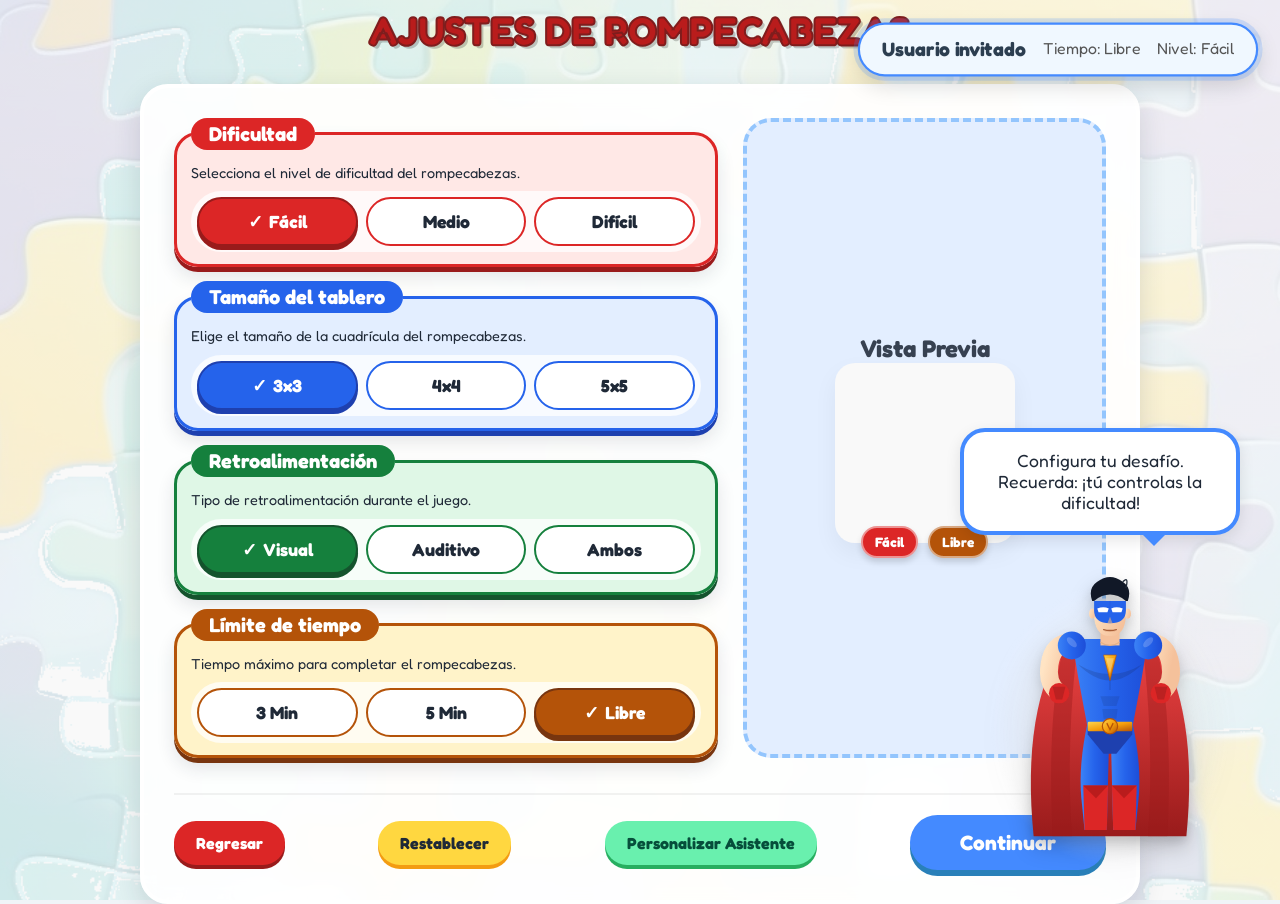
==== commit 86dc0a99: "style: paleta y color acordes al prototipo de alta fidelidad" ====
--- a/ajustes.html
+++ b/ajustes.html
@@ -60,8 +60,6 @@
             </linearGradient>
         </defs>
     </svg>
-
-    <div class="bg-pattern" aria-hidden="true"></div>
 
     <div class="user-info-panel highlight" id="user-info-panel" aria-hidden="true">
         <div class="info-item"><strong>Usuario invitado</strong></div>
--- a/css/styles.css
+++ b/css/styles.css
@@ -32,19 +32,22 @@
   justify-content: center;
   align-items: center;
   background-color: var(--bg-color);
+  /* Imagen de fondo con un velo blanco semitransparente encima para mantener el contraste del texto */
+  background-image:
+    linear-gradient(rgba(255, 255, 255, 0.4), rgba(255, 255, 255, 0.4)),
+    url('../assets/images/Fondo.png');
+  background-size: cover;
+  background-position: center;
+  background-attachment: fixed;
+  background-repeat: no-repeat;
   position: relative;
 }
 
-.bg-pattern {
-  position: absolute;
-  top: 0;
-  left: 0;
-  width: 100%;
-  height: 100%;
-  background-image: radial-gradient(#dfe6e9 20%, transparent 20%);
-  background-size: 30px 30px;
-  z-index: -1;
-  opacity: 0.6;
+/* Personalización del asistente: fondo propio, más oscuro, con un velo más fuerte */
+body.page-asistente {
+  background-image:
+    linear-gradient(rgba(255, 255, 255, 0.55), rgba(255, 255, 255, 0.55)),
+    url('../assets/images/FondoPersonaje.png');
 }
 
 /* =========================================
@@ -1789,9 +1792,11 @@
 
 .puzzle-piece.correct::after {
     content: '✔';
-    position: absolute; top: 50%; left: 50%; transform: translate(-50%, -50%);
-    color: white; font-size: 2rem; 
-    text-shadow: 0 2px 4px rgba(0,0,0,0.5); pointer-events: none;
+    position: absolute; top: 4px; right: 4px;
+    width: 1.6rem; height: 1.6rem; border-radius: 50%;
+    display: flex; align-items: center; justify-content: center;
+    background: #1e8449; color: white; font-size: 1rem;
+    box-shadow: 0 1px 3px rgba(0,0,0,0.4); pointer-events: none;
 }
 
 .puzzle-piece.incorrect {
@@ -2370,4 +2375,373 @@
   outline: 3px solid #2563EB;
   outline-offset: 3px;
   box-shadow: 0 0 0 6px rgba(37, 99, 235, 0.2);
-}+}
+/* =========================================
+   IMAGEN DE REFERENCIA (RF6)
+   ========================================= */
+
+.btn-reference {
+    display: flex;
+    align-items: center;
+    gap: 10px;
+    min-height: 64px;
+    padding: 6px 14px 6px 6px;
+    background: #fff;
+    color: #1e3a8a;
+    border: 3px solid var(--blue-primary);
+    border-radius: 14px;
+    font-family: inherit;
+    font-size: 1.1rem;
+    font-weight: 600;
+    cursor: pointer;
+    box-shadow: 0 4px 8px rgba(0,0,0,0.15);
+}
+
+.btn-reference img {
+    width: 56px;
+    height: 56px;
+    object-fit: cover;
+    border-radius: 8px;
+    display: block;
+}
+
+.reference-overlay,
+.game-overlay {
+    position: fixed;
+    inset: 0;
+    display: flex;
+    align-items: center;
+    justify-content: center;
+    padding: 16px;
+    background: rgba(0,0,0,0.65);
+    z-index: 2000;
+}
+
+.reference-overlay.hidden,
+.game-overlay.hidden {
+    display: none;
+}
+
+.game-dialog h2 {
+    margin: 0 0 12px;
+}
+
+.game-dialog p {
+    font-size: 1.2rem;
+    margin: 0 0 16px;
+}
+
+/* Aviso de poco tiempo: cambia color y además late, para no depender solo del color */
+.timer-badge.timer-warning {
+    background: #fde68a;
+    color: #7c2d12;
+    outline: 3px solid #b45309;
+    animation: timerPulse 1s infinite;
+}
+
+@keyframes timerPulse {
+    0%, 100% { transform: scale(1); }
+    50% { transform: scale(1.12); }
+}
+
+@media (prefers-reduced-motion: reduce) {
+    .timer-badge.timer-warning { animation: none; }
+}
+
+.reference-dialog,
+.game-dialog {
+    border: 4px solid var(--blue-primary);
+    border-radius: 20px;
+    padding: 20px;
+    width: 100%;
+    max-width: 560px;
+    max-height: 100%;
+    overflow: auto;
+    text-align: center;
+    background: #fff;
+    color: #1f2937;
+    box-shadow: 0 20px 50px rgba(0,0,0,0.4);
+}
+
+.reference-dialog h2 {
+    margin: 0 0 12px;
+}
+
+.reference-dialog img {
+    display: block;
+    width: min(100%, 65vh, 480px);
+    aspect-ratio: 1 / 1;
+    object-fit: fill;
+    border-radius: 12px;
+    margin: 0 auto 16px;
+}
+
+@media (max-width: 600px) {
+    .btn-reference span { display: none; }
+    .btn-reference { padding: 6px; }
+}
+
+/* Tres botones en la finalización: permitir salto de línea en pantallas estrechas */
+.modal-actions { flex-wrap: wrap; }
+
+/* =========================================
+   26. TEMA VISUAL (PROTOTIPO DE ALTA FIDELIDAD)
+   Colores de sección con contraste verificado para texto blanco:
+   rojo #DC2626 (4.8:1) · azul #2563EB (5.2:1) · verde #15803D (5.0:1) · ámbar #B45309 (5.0:1)
+   ========================================= */
+
+:root {
+  --sec-red: #DC2626;      --sec-red-dark: #991B1B;     --sec-red-soft: #FFE8E6;
+  --sec-blue: #2563EB;     --sec-blue-dark: #1E40AF;    --sec-blue-soft: #E3EEFF;
+  --sec-green: #15803D;    --sec-green-dark: #14532D;   --sec-green-soft: #DFF7E6;
+  --sec-amber: #B45309;    --sec-amber-dark: #78350F;   --sec-amber-soft: #FFF3C9;
+  --card-radius: 28px;
+  --card-shadow: 0 10px 28px rgba(31, 41, 55, 0.14);
+}
+
+/* ---------- 1. Pantalla de juego: fondo de piezas + tablero en tarjeta blanca ---------- */
+
+.game-layout-centered {
+  background-color: transparent;
+}
+
+@media (min-width: 901px) {
+  .board-area {
+    background-color: rgba(255, 255, 255, 0.94);
+    background-image: none;
+    border: 4px solid #fff;
+    border-radius: 36px;
+    box-shadow: var(--card-shadow);
+  }
+}
+
+.game-workspace {
+  background-color: #fff;
+  border-radius: 16px;
+  box-shadow: 0 8px 22px rgba(31, 41, 55, 0.16);
+}
+
+/* ---------- 2. Ajustes: una tarjeta de color por sección ---------- */
+
+.settings-controls {
+  gap: 14px;
+}
+
+.control-group {
+  --sec: var(--sec-red);
+  --sec-dark: var(--sec-red-dark);
+  --sec-soft: var(--sec-red-soft);
+  background: var(--sec-soft);
+  border: 3px solid var(--sec);
+  border-radius: 24px;
+  padding: 6px 14px 12px;
+  box-shadow: 0 5px 0 var(--sec-dark), 0 10px 18px rgba(31, 41, 55, 0.12);
+  min-width: 0;
+}
+
+.group-difficulty { --sec: var(--sec-red);   --sec-dark: var(--sec-red-dark);   --sec-soft: var(--sec-red-soft); }
+.group-size       { --sec: var(--sec-blue);  --sec-dark: var(--sec-blue-dark);  --sec-soft: var(--sec-blue-soft); }
+.group-stimuli    { --sec: var(--sec-green); --sec-dark: var(--sec-green-dark); --sec-soft: var(--sec-green-soft); }
+.group-time       { --sec: var(--sec-amber); --sec-dark: var(--sec-amber-dark); --sec-soft: var(--sec-amber-soft); }
+
+.control-group legend {
+  background: var(--sec);
+  color: #fff;
+  font-size: 1.25rem;
+  padding: 4px 18px;
+  border-radius: 50px;
+  margin-bottom: 6px;
+}
+
+.control-group legend::before {
+  display: none;
+}
+
+.control-group .form-help {
+  color: #1f2937;
+  margin-top: 0;
+  margin-bottom: 8px;
+}
+
+.control-group .radio-options {
+  background: rgba(255, 255, 255, 0.75);
+  box-shadow: none;
+  border-radius: 50px;
+  gap: 8px;
+  padding: 6px;
+}
+
+.control-group .radio-btn {
+  border-radius: 50px;
+  background: #fff;
+  border: 2px solid var(--sec);
+  color: #1f2937 !important;
+  min-height: 44px;
+}
+
+/* La opción elegida usa el color de su sección y un visto, para no depender solo del color */
+.control-group input:checked + .radio-btn {
+  background-color: var(--sec) !important;
+  border-color: var(--sec-dark);
+  color: #fff !important;
+  box-shadow: 0 4px 0 var(--sec-dark);
+}
+
+.control-group input:checked + .radio-btn::before {
+  content: "✓";
+  margin-right: 6px;
+  font-weight: 800;
+}
+
+.control-group .custom-radio input[type="radio"]:focus-visible + .radio-btn {
+  outline: 4px solid #111827;
+  outline-offset: 2px;
+  box-shadow: 0 0 0 7px #fff;
+}
+
+.settings-preview-panel {
+  background: var(--sec-blue-soft);
+  border: 4px dashed #93C5FD;
+  border-radius: var(--card-radius);
+}
+
+/* ---------- 3. Botones tipo pastilla con sombra inferior (3D suave) ---------- */
+
+button {
+  font-family: var(--font-stack);
+}
+
+.btn-small {
+  border-radius: 50px;
+  padding: 10px 22px;
+  font-weight: 700;
+  min-height: 44px;
+}
+
+.btn-back-settings {
+  background: var(--sec-red);
+  color: #fff;
+  box-shadow: 0 4px 0 var(--sec-red-dark);
+}
+.btn-back-settings:hover  { box-shadow: 0 6px 0 var(--sec-red-dark); }
+.btn-back-settings:active { box-shadow: 0 2px 0 var(--sec-red-dark); }
+
+.btn-default {
+  background: var(--yellow-primary);
+  color: #1f2937 !important;
+  box-shadow: 0 4px 0 var(--yellow-dark);
+}
+
+.btn-assist {
+  background: var(--green-primary);
+  color: #064E3B !important;
+  border: none;
+  box-shadow: 0 4px 0 var(--green-dark);
+}
+
+.btn-default:hover, .btn-assist:hover   { transform: translateY(-2px); }
+.btn-default:active, .btn-assist:active { transform: translateY(2px); }
+
+.btn-help {
+  background-color: var(--yellow-primary);
+  color: #1f2937;
+  border: none;
+  box-shadow: 0 5px 0 var(--yellow-dark);
+}
+.btn-help:hover { background-color: #FFE066; }
+
+.btn-reference {
+  border-radius: 50px;
+  padding: 4px 20px 4px 4px;
+  box-shadow: 0 5px 0 var(--blue-dark);
+}
+.btn-reference img { border-radius: 50%; }
+
+.btn-icon-menu {
+  background: var(--sec-blue-soft);
+  color: var(--sec-blue-dark);
+  min-width: 52px;
+  min-height: 52px;
+  border-radius: 16px;
+  box-shadow: 0 4px 0 #BFD4FF;
+}
+
+/* ---------- 4. Chips del juego y tarjetas del resumen ---------- */
+
+.timer-badge {
+  font-family: var(--font-stack);
+  font-variant-numeric: tabular-nums;
+  background: var(--sec-blue-soft);
+  border: 3px solid var(--sec-blue);
+  color: var(--sec-blue-dark);
+  border-radius: 50px;
+  padding: 6px 20px;
+}
+
+.score-badge {
+  background: var(--sec-green-soft);
+  border: 3px solid var(--sec-green);
+  color: var(--sec-green-dark);
+  border-radius: 50px;
+  padding: 8px 18px;
+  font-weight: 700;
+}
+.score-badge strong { color: var(--sec-green-dark); }
+
+.game-info-center h2 {
+  background: var(--sec-amber-soft);
+  color: var(--sec-amber-dark) !important;
+  padding: 2px 14px;
+  border-radius: 50px;
+}
+
+.review-card {
+  background: transparent;
+  border: none;
+  box-shadow: none;
+  padding: 0;
+  display: flex;
+  flex-direction: column;
+  gap: 10px;
+  margin-bottom: 20px;
+}
+
+.review-item {
+  --sec: var(--sec-red);
+  --sec-soft: var(--sec-red-soft);
+  background: var(--sec-soft);
+  border: 3px solid var(--sec);
+  border-bottom: 3px solid var(--sec);
+  border-radius: 22px;
+  padding: 10px 18px;
+  box-shadow: 0 4px 10px rgba(31, 41, 55, 0.10);
+}
+.review-item:last-child   { border-bottom: 3px solid var(--sec); }
+.review-item:nth-child(2) { --sec: var(--sec-blue);  --sec-soft: var(--sec-blue-soft); }
+.review-item:nth-child(3) { --sec: var(--sec-green); --sec-soft: var(--sec-green-soft); }
+.review-item:nth-child(4) { --sec: var(--sec-amber); --sec-soft: var(--sec-amber-soft); }
+.review-item:hover        { background: var(--sec-soft); }
+
+.review-item .review-icon {
+  background: var(--sec);
+  border: 3px solid #fff;
+}
+
+.review-item .review-label { color: #374151; }
+.review-item .review-value { color: #111827; }
+
+/* ---------- 5. Tarjetas y contenedores ---------- */
+
+.settings-grid-layout,
+.review-layout,
+.instructions-layout,
+.modal-content,
+.game-dialog,
+.reference-dialog {
+  border-radius: var(--card-radius);
+  box-shadow: var(--card-shadow);
+}
+
+.preview-card {
+  border-radius: 20px;
+}
